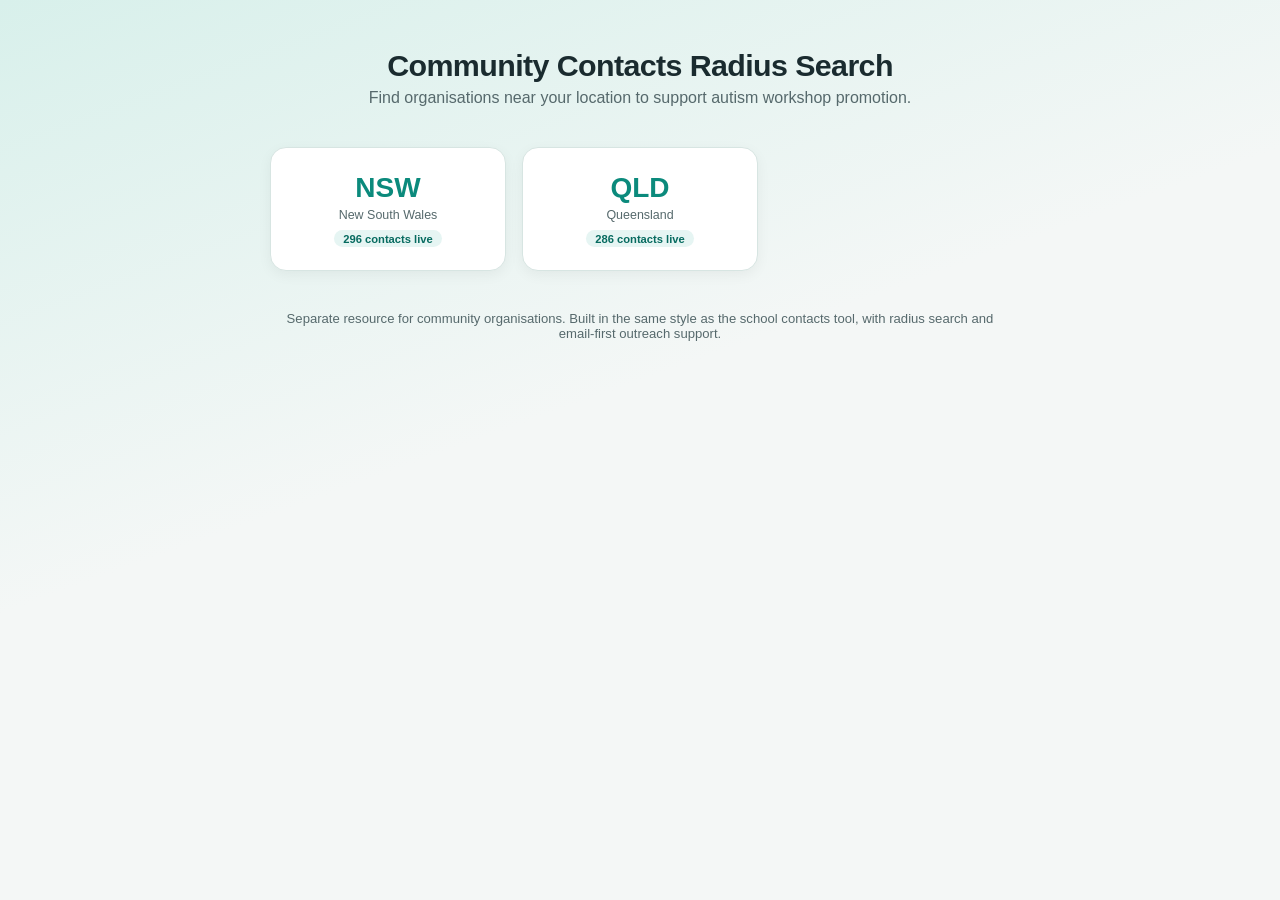
==== docs/index.html @ a8f6382c "Add Queensland contacts (286) and update NSW dataset - Add QLD dataset with 286 contacts across 13 c" ====
<!doctype html>
<html lang="en">
<head>
  <meta charset="utf-8" />
  <meta name="viewport" content="width=device-width, initial-scale=1" />
  <title>Community Contacts Radius Search</title>
  <style>
    :root {
      --bg: #f4f7f6;
      --card: #ffffff;
      --ink: #1a2b2f;
      --accent: #0b8a7c;
      --accent-dark: #076b60;
      --line: #d7e5e2;
      --muted: #56696c;
    }
    *, *::before, *::after { box-sizing: border-box; }
    body {
      margin: 0;
      font-family: "Avenir Next", "Segoe UI", sans-serif;
      background: linear-gradient(160deg, #d8f0eb 0%, var(--bg) 45%);
      color: var(--ink);
      min-height: 100vh;
    }
    .wrap { max-width: 780px; margin: 0 auto; padding: 3rem 1.25rem 4rem; }
    .hero { text-align: center; margin-bottom: 2.5rem; }
    .hero h1 { margin: 0 0 0.4rem; font-size: 1.9rem; letter-spacing: -0.02em; }
    .hero p { margin: 0; color: var(--muted); }
    .state-grid { display: grid; grid-template-columns: repeat(3, 1fr); gap: 1rem; }
    @media (max-width: 480px) { .state-grid { grid-template-columns: repeat(2, 1fr); } }
    .state-card {
      display: flex;
      flex-direction: column;
      align-items: center;
      justify-content: center;
      gap: 0.35rem;
      padding: 1.6rem 1rem 1.4rem;
      background: var(--card);
      border: 1px solid var(--line);
      border-radius: 16px;
      text-decoration: none;
      color: var(--ink);
      box-shadow: 0 4px 14px rgba(0,0,0,0.05);
      transition: transform 0.15s ease, box-shadow 0.15s ease, border-color 0.15s ease;
    }
    .state-card:hover {
      transform: translateY(-3px);
      box-shadow: 0 10px 28px rgba(11,138,124,0.15);
      border-color: var(--accent);
    }
    .abbr { font-size: 1.75rem; font-weight: 800; color: var(--accent); line-height: 1; }
    .name { font-size: 0.78rem; color: var(--muted); font-weight: 500; text-align: center; }
    .badge {
      margin-top: 0.2rem;
      font-size: 0.7rem;
      color: var(--accent-dark);
      background: #e6f5f3;
      border-radius: 20px;
      padding: 0.15rem 0.55rem;
      font-weight: 600;
      white-space: nowrap;
    }
    .footnote { margin-top: 2.5rem; text-align: center; font-size: 0.82rem; color: var(--muted); }
  </style>
</head>
<body>
  <div class="wrap">
    <div class="hero">
      <h1>Community Contacts Radius Search</h1>
      <p>Find organisations near your location to support autism workshop promotion.</p>
    </div>

    <div class="state-grid">
      <a class="state-card" href="./nsw.html">
        <span class="abbr">NSW</span>
        <span class="name">New South Wales</span>
        <span class="badge" id="nswBadge">Loading…</span>
      </a>
      <a class="state-card" href="./qld.html">
        <span class="abbr">QLD</span>
        <span class="name">Queensland</span>
        <span class="badge" id="qldBadge">Loading…</span>
      </a>
    </div>

    <p class="footnote">Separate resource for community organisations. Built in the same style as the school contacts tool, with radius search and email-first outreach support.</p>
  </div>

  <script>
    [["nsw","nswBadge"],["qld","qldBadge"]].forEach(([state, id]) => {
      fetch(`./data/${state}/contacts.min.json`)
        .then((r) => r.json())
        .then((rows) => {
          const badge = document.getElementById(id);
          if (badge) badge.textContent = `${rows.length} contacts live`;
        })
        .catch(() => {
          const badge = document.getElementById(id);
          if (badge) badge.textContent = "Coming soon";
        });
    });
  </script>
</body>
</html>
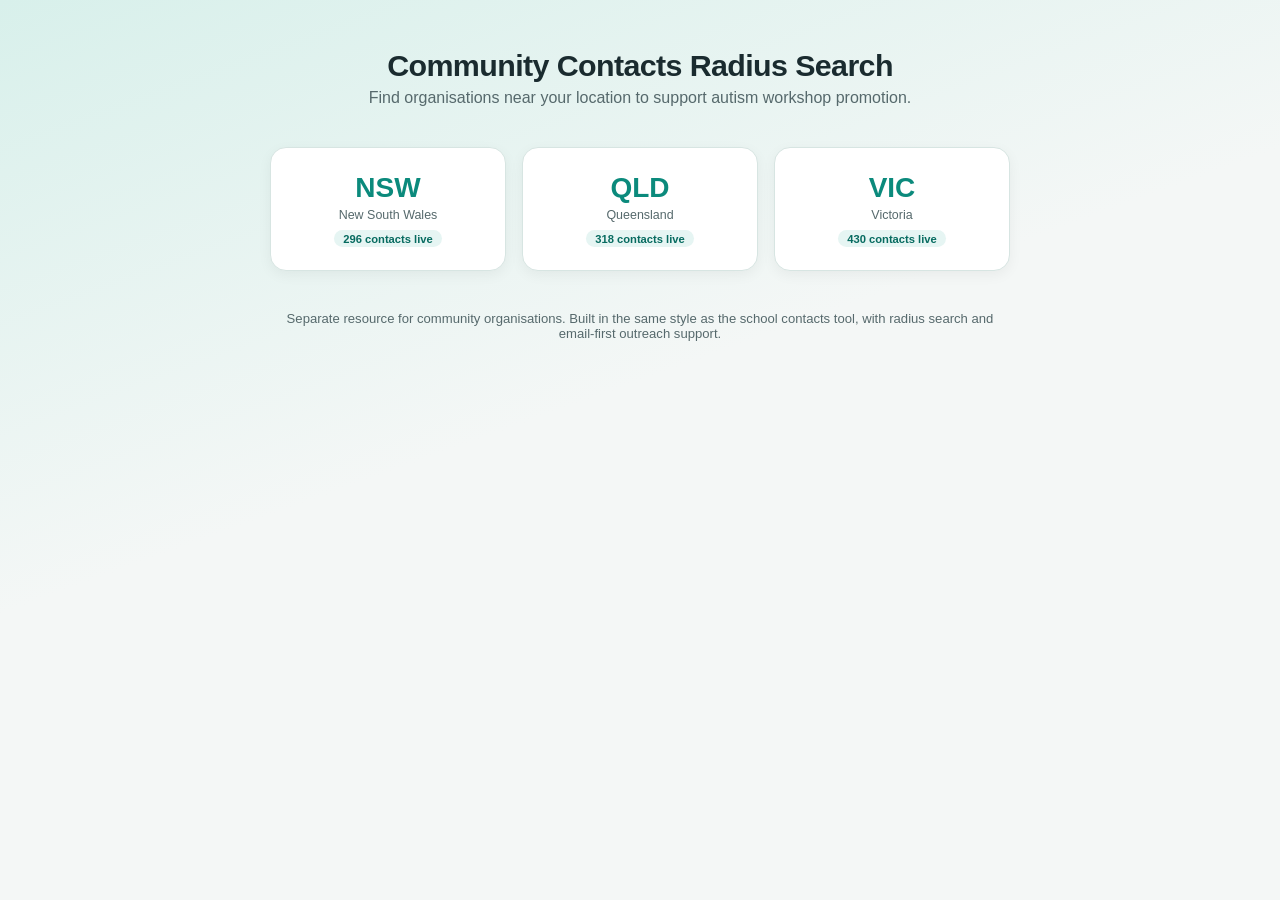
==== commit 61e83785: "Add Victoria state with 430 community contacts Includes: 219 neighbourhood houses across VIC (metro " ====
--- a/docs/index.html
+++ b/docs/index.html
@@ -81,13 +81,18 @@
         <span class="name">Queensland</span>
         <span class="badge" id="qldBadge">Loading…</span>
       </a>
+      <a class="state-card" href="./vic.html">
+        <span class="abbr">VIC</span>
+        <span class="name">Victoria</span>
+        <span class="badge" id="vicBadge">Loading…</span>
+      </a>
     </div>
 
     <p class="footnote">Separate resource for community organisations. Built in the same style as the school contacts tool, with radius search and email-first outreach support.</p>
   </div>
 
   <script>
-    [["nsw","nswBadge"],["qld","qldBadge"]].forEach(([state, id]) => {
+    [["nsw","nswBadge"],["qld","qldBadge"],["vic","vicBadge"]].forEach(([state, id]) => {
       fetch(`./data/${state}/contacts.min.json`)
         .then((r) => r.json())
         .then((rows) => {
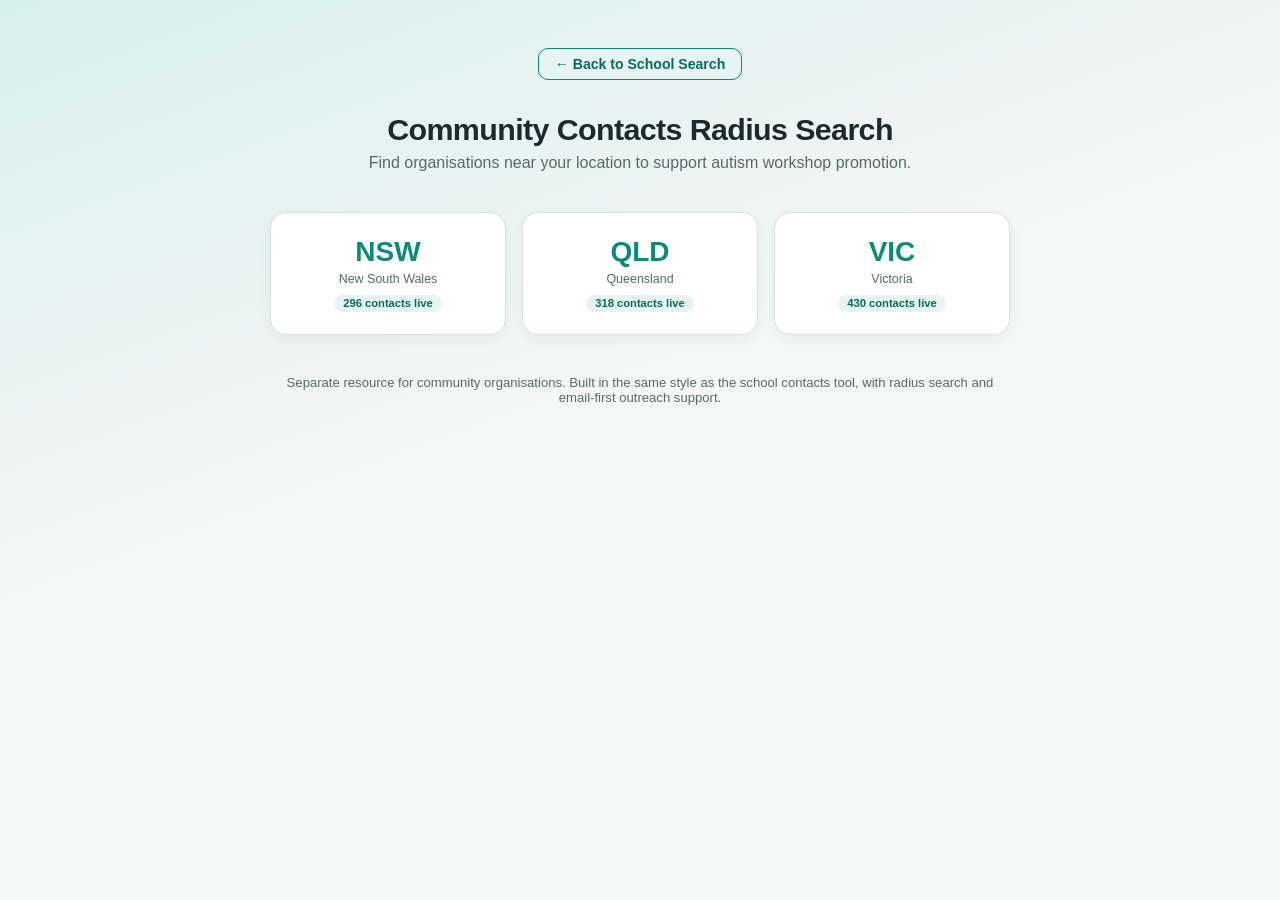
==== commit d7b58741: "Move Back to School Search button to index.html only Removes the school search link from individual " ====
--- a/docs/index.html
+++ b/docs/index.html
@@ -61,10 +61,14 @@
       white-space: nowrap;
     }
     .footnote { margin-top: 2.5rem; text-align: center; font-size: 0.82rem; color: var(--muted); }
+    .school-link { display: block; text-align: center; margin-bottom: 2rem; }
+    .school-link a { display: inline-block; font-size: 0.88rem; font-weight: 600; color: var(--accent-dark); background: #e6f5f3; border: 1px solid var(--accent); border-radius: 10px; padding: 0.45rem 1rem; text-decoration: none; transition: background 0.15s, transform 0.15s; }
+    .school-link a:hover { background: #d0eeea; transform: translateY(-1px); }
   </style>
 </head>
 <body>
   <div class="wrap">
+    <div class="school-link"><a href="https://craigwrenasmir.github.io/school-contacts/index.html">← Back to School Search</a></div>
     <div class="hero">
       <h1>Community Contacts Radius Search</h1>
       <p>Find organisations near your location to support autism workshop promotion.</p>
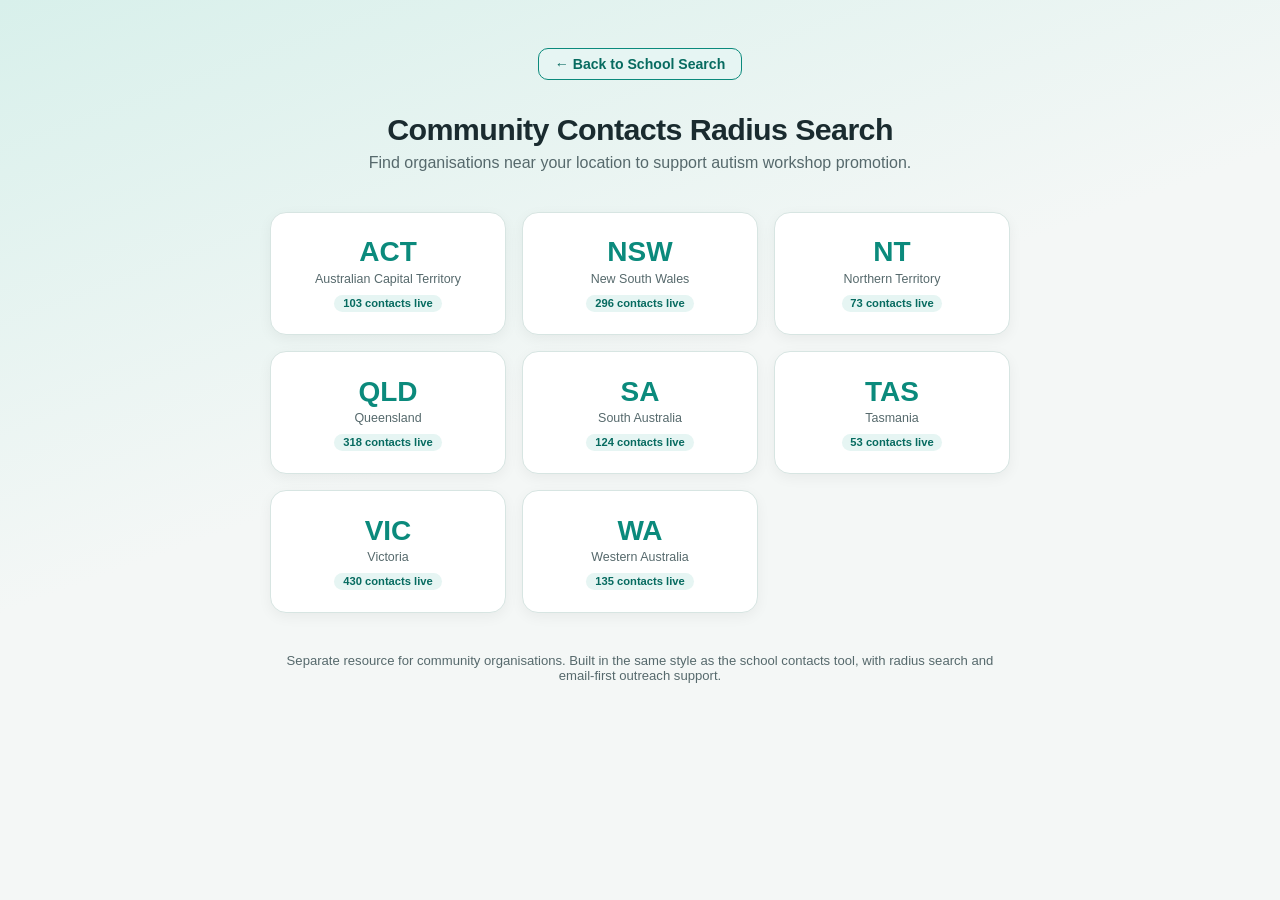
==== commit 75abf3e8: "Add community contacts for ACT, NT, SA, TAS, WA Complete nationwide coverage with 5 new states: - AC" ====
--- a/docs/index.html
+++ b/docs/index.html
@@ -75,20 +75,45 @@
     </div>
 
     <div class="state-grid">
+      <a class="state-card" href="./act.html">
+        <span class="abbr">ACT</span>
+        <span class="name">Australian Capital Territory</span>
+        <span class="badge" id="actBadge">Loading…</span>
+      </a>
       <a class="state-card" href="./nsw.html">
         <span class="abbr">NSW</span>
         <span class="name">New South Wales</span>
         <span class="badge" id="nswBadge">Loading…</span>
+      </a>
+      <a class="state-card" href="./nt.html">
+        <span class="abbr">NT</span>
+        <span class="name">Northern Territory</span>
+        <span class="badge" id="ntBadge">Loading…</span>
       </a>
       <a class="state-card" href="./qld.html">
         <span class="abbr">QLD</span>
         <span class="name">Queensland</span>
         <span class="badge" id="qldBadge">Loading…</span>
       </a>
+      <a class="state-card" href="./sa.html">
+        <span class="abbr">SA</span>
+        <span class="name">South Australia</span>
+        <span class="badge" id="saBadge">Loading…</span>
+      </a>
+      <a class="state-card" href="./tas.html">
+        <span class="abbr">TAS</span>
+        <span class="name">Tasmania</span>
+        <span class="badge" id="tasBadge">Loading…</span>
+      </a>
       <a class="state-card" href="./vic.html">
         <span class="abbr">VIC</span>
         <span class="name">Victoria</span>
         <span class="badge" id="vicBadge">Loading…</span>
+      </a>
+      <a class="state-card" href="./wa.html">
+        <span class="abbr">WA</span>
+        <span class="name">Western Australia</span>
+        <span class="badge" id="waBadge">Loading…</span>
       </a>
     </div>
 
@@ -96,7 +121,7 @@
   </div>
 
   <script>
-    [["nsw","nswBadge"],["qld","qldBadge"],["vic","vicBadge"]].forEach(([state, id]) => {
+    [["act","actBadge"],["nsw","nswBadge"],["nt","ntBadge"],["qld","qldBadge"],["sa","saBadge"],["tas","tasBadge"],["vic","vicBadge"],["wa","waBadge"]].forEach(([state, id]) => {
       fetch(`./data/${state}/contacts.min.json`)
         .then((r) => r.json())
         .then((rows) => {
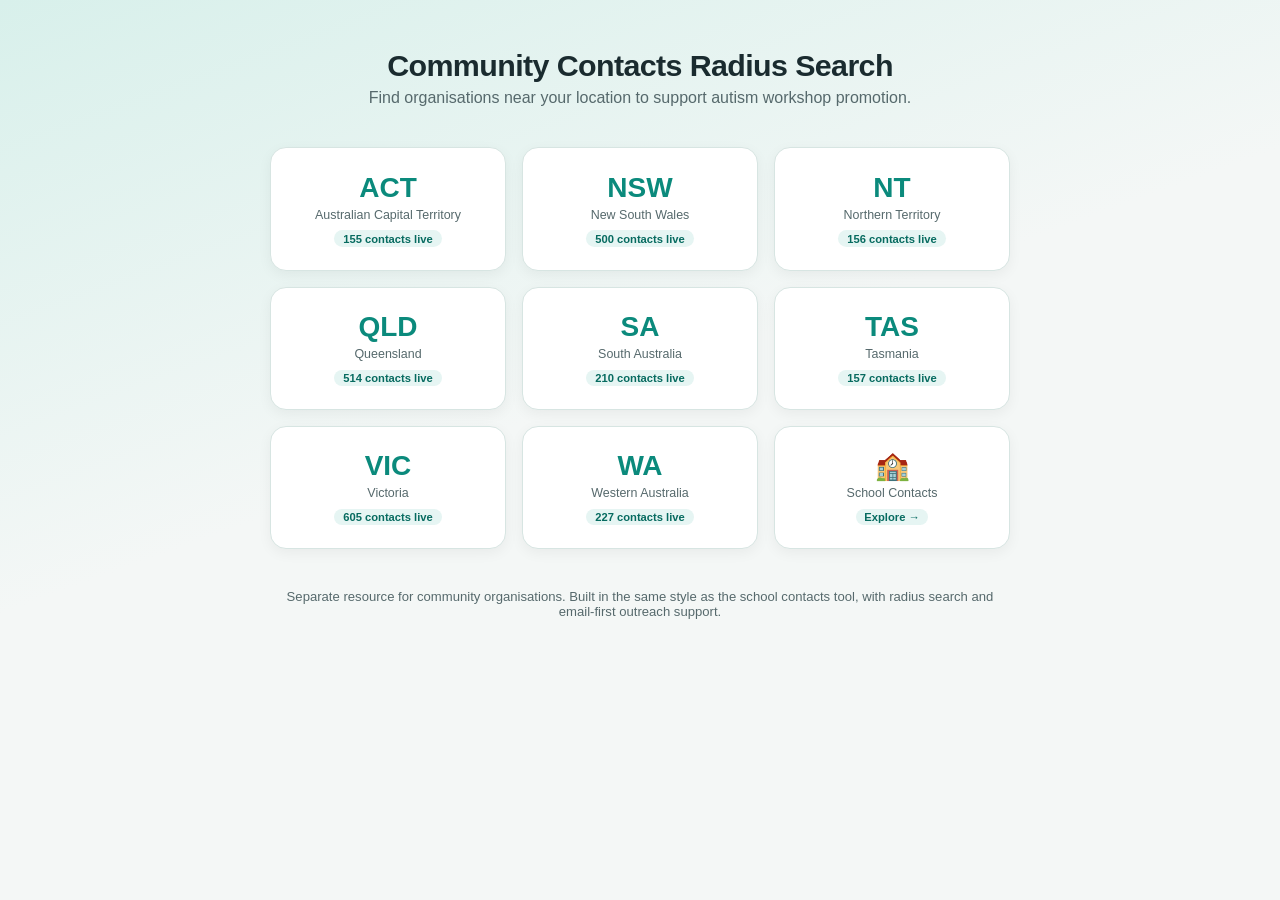
==== commit 7a8f1662: "Add School Contacts tile and remove back button Replace the top-of-page "Back to School Search" link" ====
--- a/docs/index.html
+++ b/docs/index.html
@@ -61,14 +61,10 @@
       white-space: nowrap;
     }
     .footnote { margin-top: 2.5rem; text-align: center; font-size: 0.82rem; color: var(--muted); }
-    .school-link { display: block; text-align: center; margin-bottom: 2rem; }
-    .school-link a { display: inline-block; font-size: 0.88rem; font-weight: 600; color: var(--accent-dark); background: #e6f5f3; border: 1px solid var(--accent); border-radius: 10px; padding: 0.45rem 1rem; text-decoration: none; transition: background 0.15s, transform 0.15s; }
-    .school-link a:hover { background: #d0eeea; transform: translateY(-1px); }
   </style>
 </head>
 <body>
   <div class="wrap">
-    <div class="school-link"><a href="https://craigwrenasmir.github.io/school-contacts/index.html">← Back to School Search</a></div>
     <div class="hero">
       <h1>Community Contacts Radius Search</h1>
       <p>Find organisations near your location to support autism workshop promotion.</p>
@@ -115,6 +111,11 @@
         <span class="name">Western Australia</span>
         <span class="badge" id="waBadge">Loading…</span>
       </a>
+      <a class="state-card" href="https://craigwrenasmir.github.io/school-contacts/index.html">
+        <span class="abbr">🏫</span>
+        <span class="name">School Contacts</span>
+        <span class="badge">Explore →</span>
+      </a>
     </div>
 
     <p class="footnote">Separate resource for community organisations. Built in the same style as the school contacts tool, with radius search and email-first outreach support.</p>
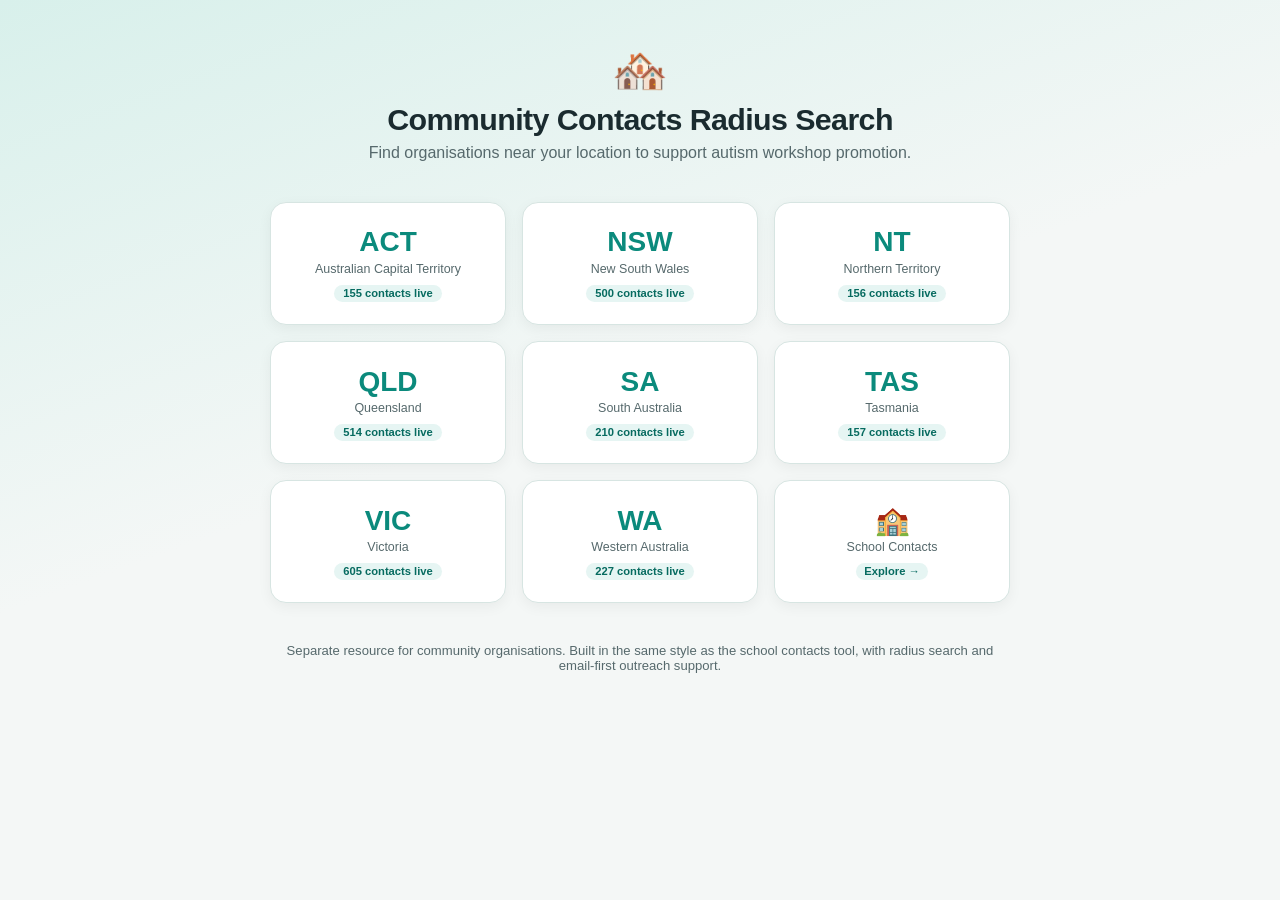
==== commit 71c22f98: "Add hero icon above page title Matches the school-contacts page style with a large emoji above the h" ====
--- a/docs/index.html
+++ b/docs/index.html
@@ -24,6 +24,7 @@
     }
     .wrap { max-width: 780px; margin: 0 auto; padding: 3rem 1.25rem 4rem; }
     .hero { text-align: center; margin-bottom: 2.5rem; }
+    .hero-icon { font-size: 2.8rem; line-height: 1; margin-bottom: 0.6rem; }
     .hero h1 { margin: 0 0 0.4rem; font-size: 1.9rem; letter-spacing: -0.02em; }
     .hero p { margin: 0; color: var(--muted); }
     .state-grid { display: grid; grid-template-columns: repeat(3, 1fr); gap: 1rem; }
@@ -66,6 +67,7 @@
 <body>
   <div class="wrap">
     <div class="hero">
+      <div class="hero-icon">🏘️</div>
       <h1>Community Contacts Radius Search</h1>
       <p>Find organisations near your location to support autism workshop promotion.</p>
     </div>
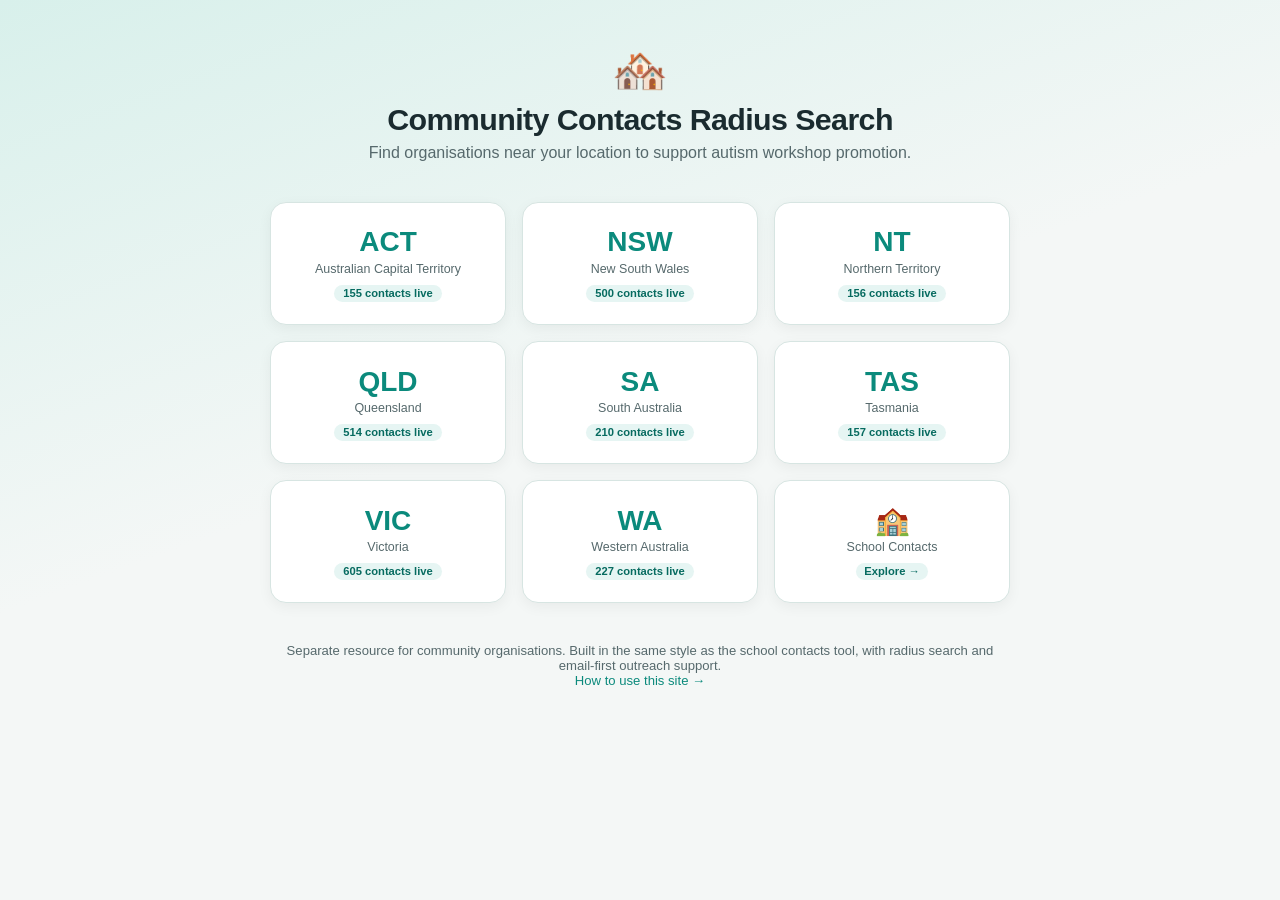
==== commit 988b06d6: "Add help page for community contacts site Mirrors the school-contacts help page structure (quick sta" ====
--- a/docs/index.html
+++ b/docs/index.html
@@ -120,7 +120,10 @@
       </a>
     </div>
 
-    <p class="footnote">Separate resource for community organisations. Built in the same style as the school contacts tool, with radius search and email-first outreach support.</p>
+    <p class="footnote">
+      Separate resource for community organisations. Built in the same style as the school contacts tool, with radius search and email-first outreach support.<br>
+      <a href="./help.html" style="color: var(--accent); text-decoration: none; font-weight: 500;">How to use this site →</a>
+    </p>
   </div>
 
   <script>
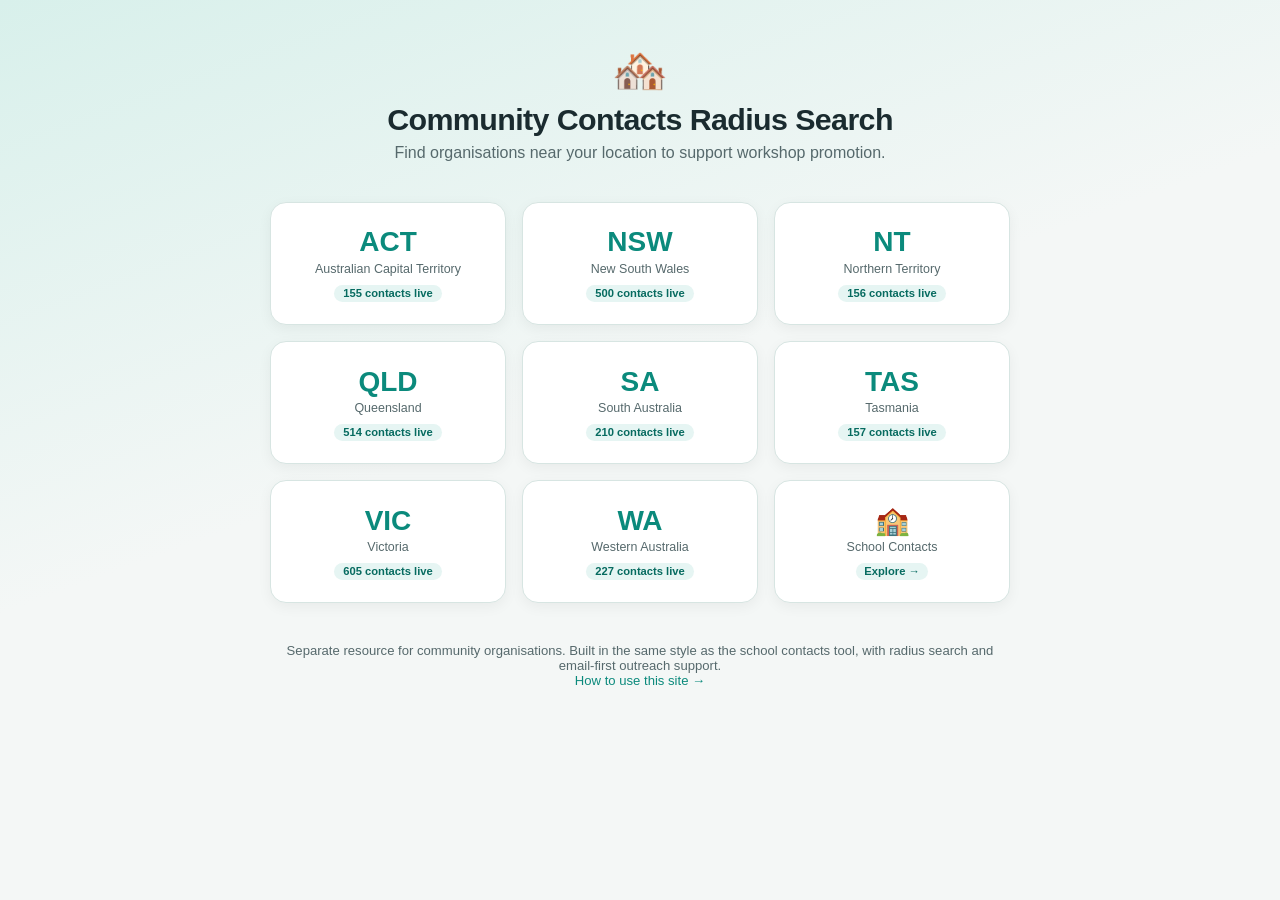
==== commit 5df8c2f6: "Update homepage subtitle to be more general Co-Authored-By: Claude Opus 4.6 <noreply@anthropic.com>" ====
--- a/docs/index.html
+++ b/docs/index.html
@@ -69,7 +69,7 @@
     <div class="hero">
       <div class="hero-icon">🏘️</div>
       <h1>Community Contacts Radius Search</h1>
-      <p>Find organisations near your location to support autism workshop promotion.</p>
+      <p>Find organisations near your location to support workshop promotion.</p>
     </div>
 
     <div class="state-grid">
